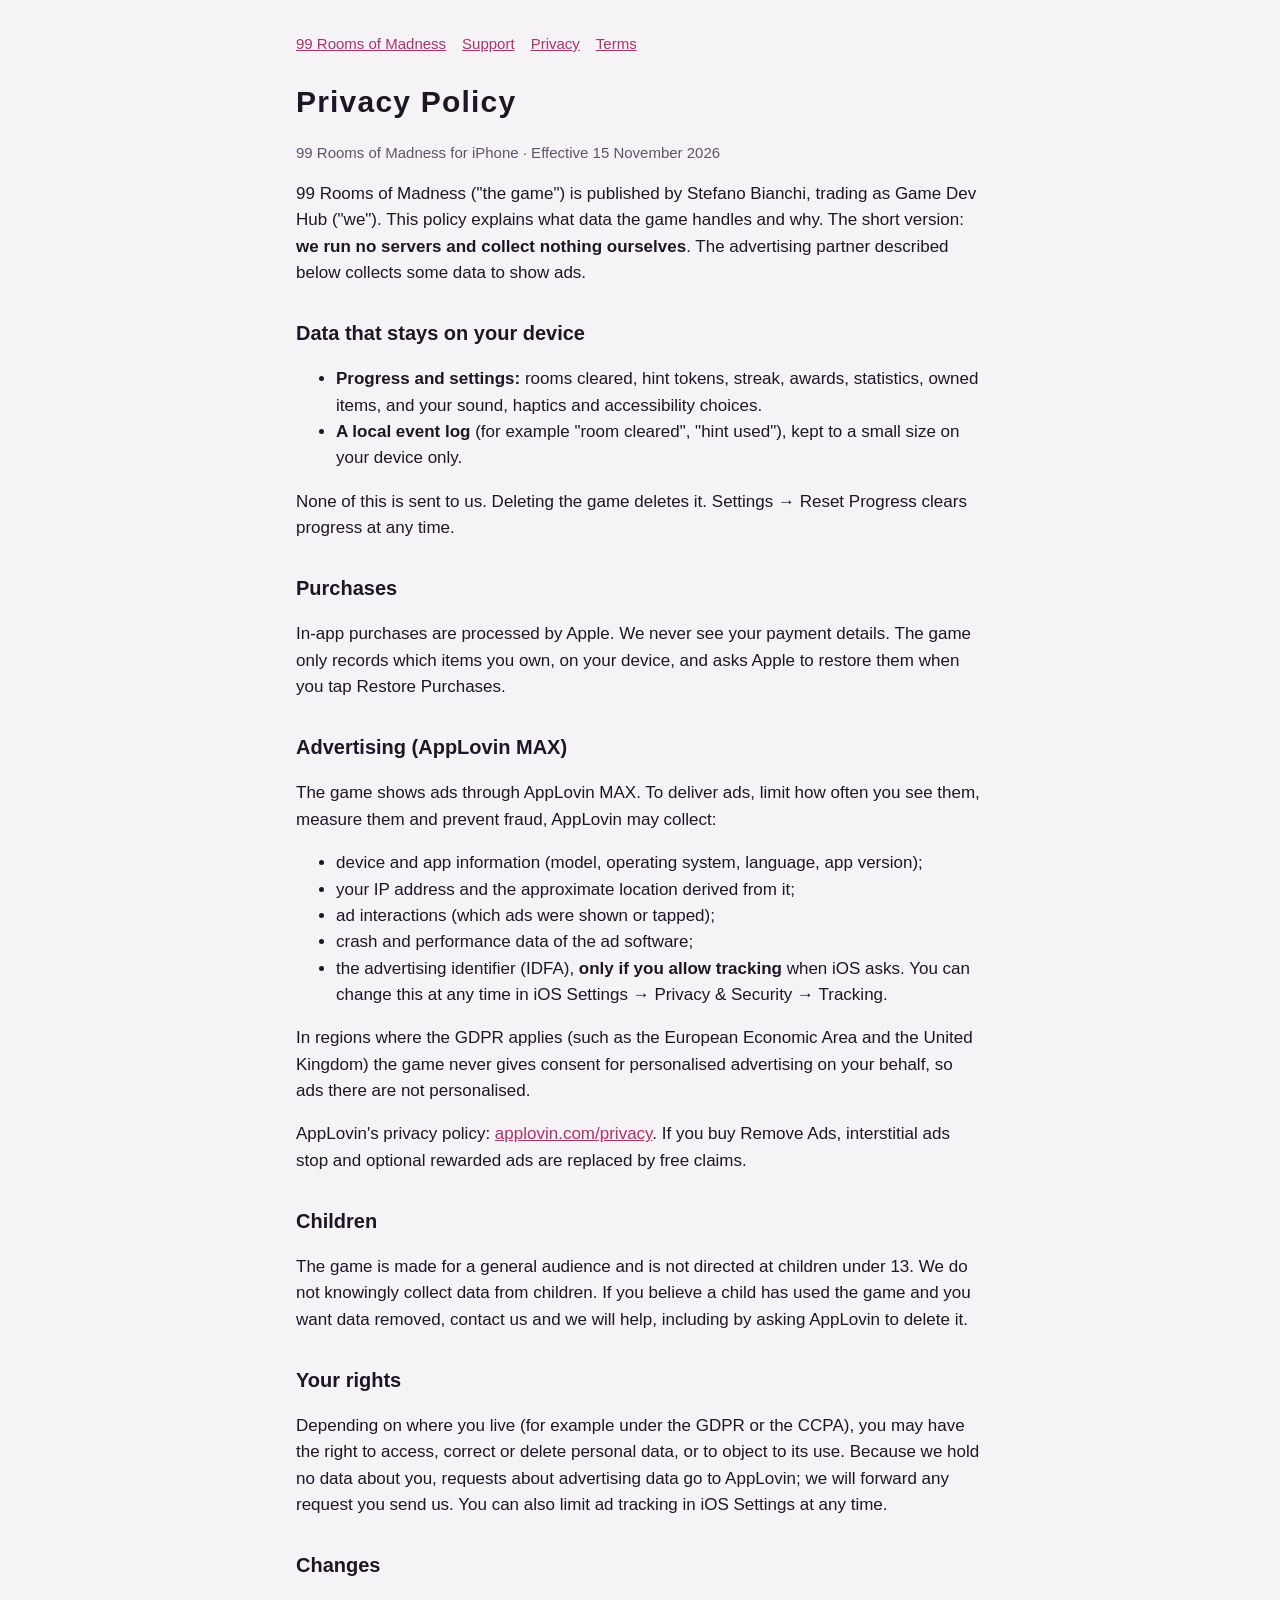
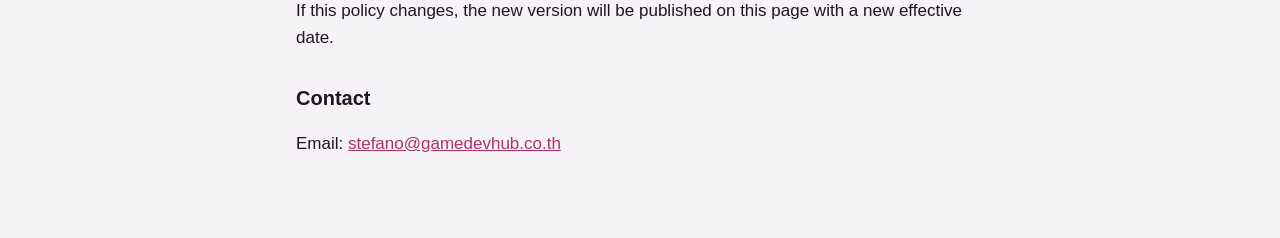
==== 99-rooms/privacy.html @ 8ba3416c "Add 99 Rooms of Madness privacy, support and terms pages" ====
<!doctype html>
<html lang="en"><head><meta charset="utf-8"><meta name="viewport" content="width=device-width, initial-scale=1">
<title>Privacy Policy · 99 Rooms of Madness</title><link rel="stylesheet" href="style.css"></head>
<body><main>
<nav><a href="index.html">99 Rooms of Madness</a><a href="support.html">Support</a><a href="privacy.html">Privacy</a><a href="terms.html">Terms</a></nav>
<h1>Privacy Policy</h1>
<p class="dim">99 Rooms of Madness for iPhone · Effective 15 November 2026</p>

<p>99 Rooms of Madness ("the game") is published by Stefano Bianchi, trading as Game Dev Hub ("we"). This policy explains what data the game handles and why. The short version: <strong>we run no servers and collect nothing ourselves</strong>. The advertising partner described below collects some data to show ads.</p>

<h2>Data that stays on your device</h2>
<ul>
<li><strong>Progress and settings:</strong> rooms cleared, hint tokens, streak, awards, statistics, owned items, and your sound, haptics and accessibility choices.</li>
<li><strong>A local event log</strong> (for example "room cleared", "hint used"), kept to a small size on your device only.</li>
</ul>
<p>None of this is sent to us. Deleting the game deletes it. Settings → Reset Progress clears progress at any time.</p>

<h2>Purchases</h2>
<p>In-app purchases are processed by Apple. We never see your payment details. The game only records which items you own, on your device, and asks Apple to restore them when you tap Restore Purchases.</p>

<h2>Advertising (AppLovin MAX)</h2>
<p>The game shows ads through AppLovin MAX. To deliver ads, limit how often you see them, measure them and prevent fraud, AppLovin may collect:</p>
<ul>
<li>device and app information (model, operating system, language, app version);</li>
<li>your IP address and the approximate location derived from it;</li>
<li>ad interactions (which ads were shown or tapped);</li>
<li>crash and performance data of the ad software;</li>
<li>the advertising identifier (IDFA), <strong>only if you allow tracking</strong> when iOS asks. You can change this at any time in iOS Settings → Privacy &amp; Security → Tracking.</li>
</ul>
<p>In regions where the GDPR applies (such as the European Economic Area and the United Kingdom) the game never gives consent for personalised advertising on your behalf, so ads there are not personalised.</p>
<p>AppLovin's privacy policy: <a href="https://www.applovin.com/privacy/">applovin.com/privacy</a>. If you buy Remove Ads, interstitial ads stop and optional rewarded ads are replaced by free claims.</p>

<h2>Children</h2>
<p>The game is made for a general audience and is not directed at children under 13. We do not knowingly collect data from children. If you believe a child has used the game and you want data removed, contact us and we will help, including by asking AppLovin to delete it.</p>

<h2>Your rights</h2>
<p>Depending on where you live (for example under the GDPR or the CCPA), you may have the right to access, correct or delete personal data, or to object to its use. Because we hold no data about you, requests about advertising data go to AppLovin; we will forward any request you send us. You can also limit ad tracking in iOS Settings at any time.</p>

<h2>Changes</h2>
<p>If this policy changes, the new version will be published on this page with a new effective date.</p>

<h2>Contact</h2>
<p>Email: <a href="mailto:stefano@gamedevhub.co.th">stefano@gamedevhub.co.th</a></p>
</main></body></html>
---- 99-rooms/style.css ----
:root { --bg: #f6f3f7; --fg: #1d1625; --dim: #5d5468; --accent: #b0306a; --panel: #ffffff; }
@media (prefers-color-scheme: dark) { :root { --bg: #140f1b; --fg: #f1ebf5; --dim: #b4a9be; --accent: #ff6aa8; --panel: #1f1829; } }
* { box-sizing: border-box; }
body { margin: 0; background: var(--bg); color: var(--fg); font: 17px/1.55 -apple-system, BlinkMacSystemFont, "Segoe UI", Roboto, sans-serif; }
main { max-width: 720px; margin: 0 auto; padding: 32px 16px 64px; }
h1 { font-size: 30px; letter-spacing: 0.04em; margin: 0 0 4px; }
h2 { font-size: 20px; margin: 32px 0 8px; }
p, li { color: var(--fg); }
.dim { color: var(--dim); font-size: 15px; }
a { color: var(--accent); }
nav { display: flex; gap: 16px; flex-wrap: wrap; margin-bottom: 24px; font-size: 15px; }
.card { background: var(--panel); border-radius: 14px; padding: 16px 20px; margin: 16px 0; }
table { border-collapse: collapse; width: 100%; font-size: 15px; }
td, th { text-align: left; padding: 6px 8px; border-bottom: 1px solid color-mix(in srgb, var(--dim) 30%, transparent); vertical-align: top; }
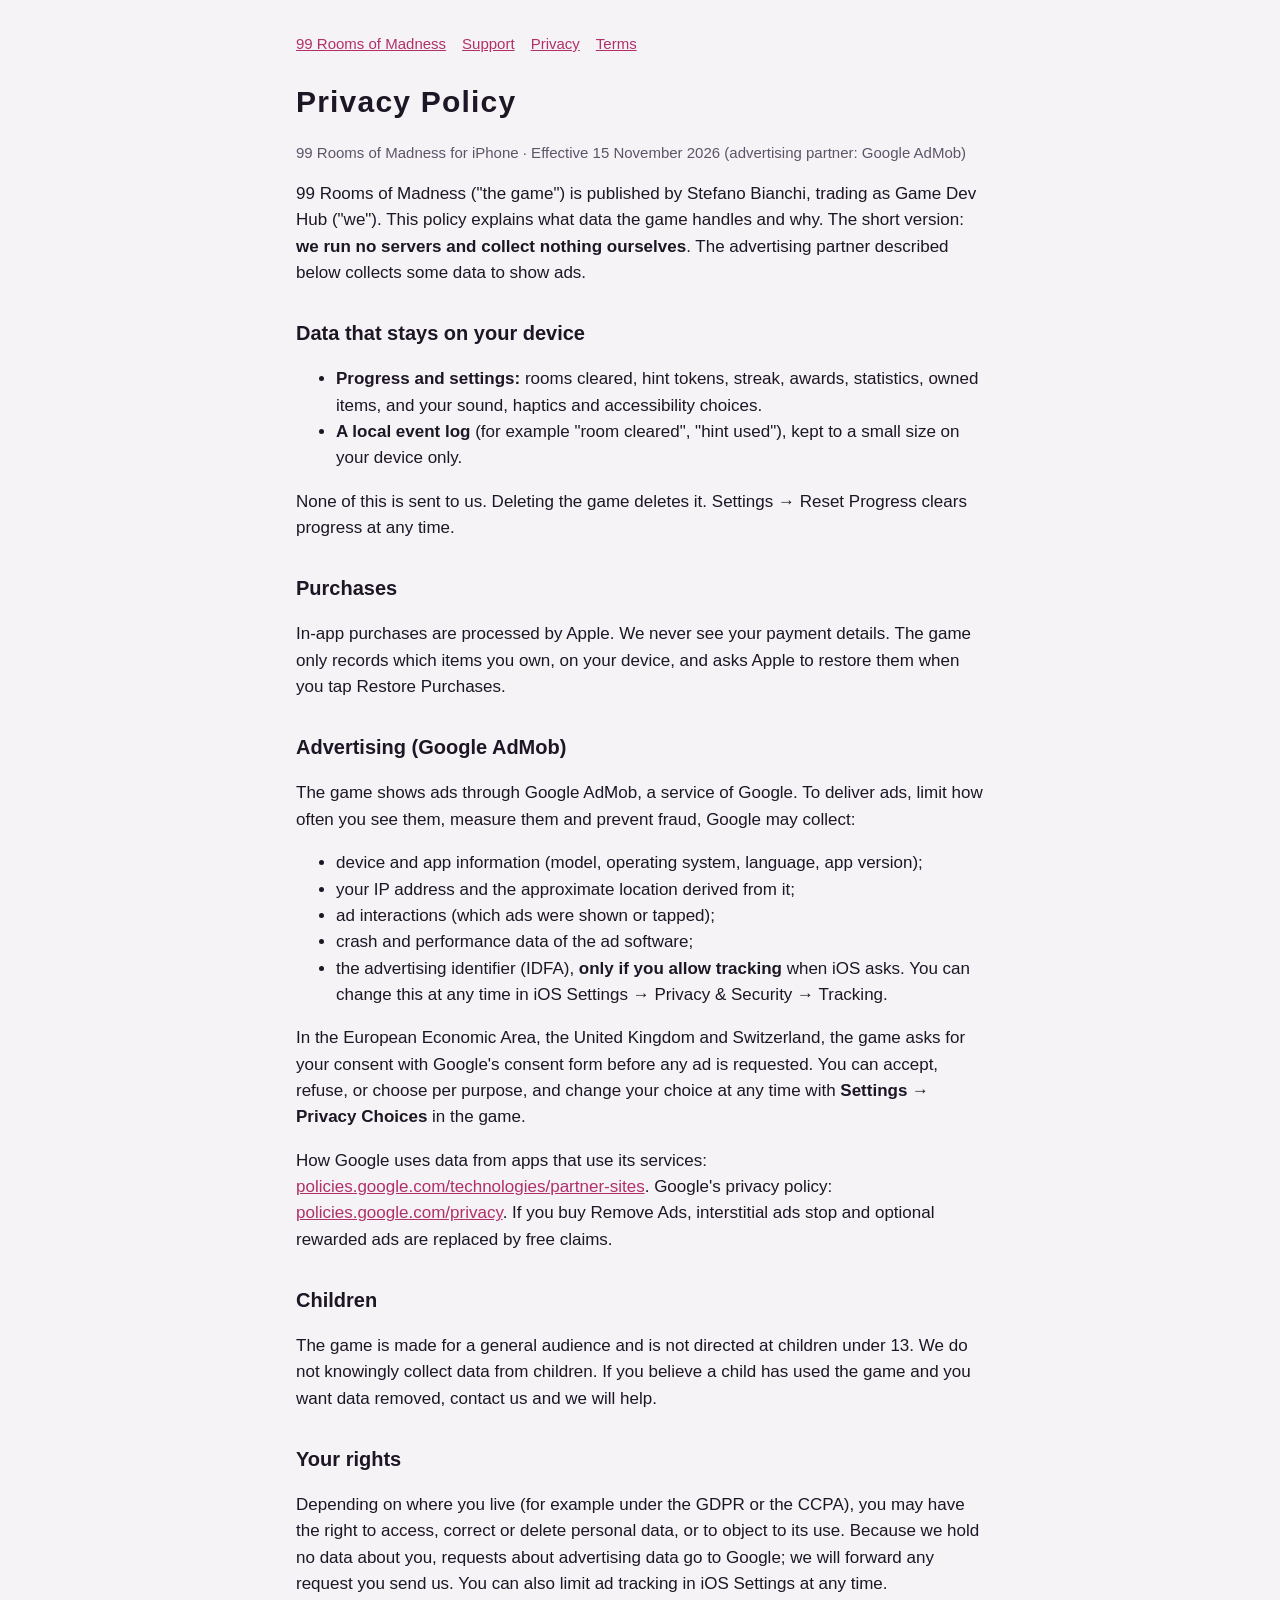
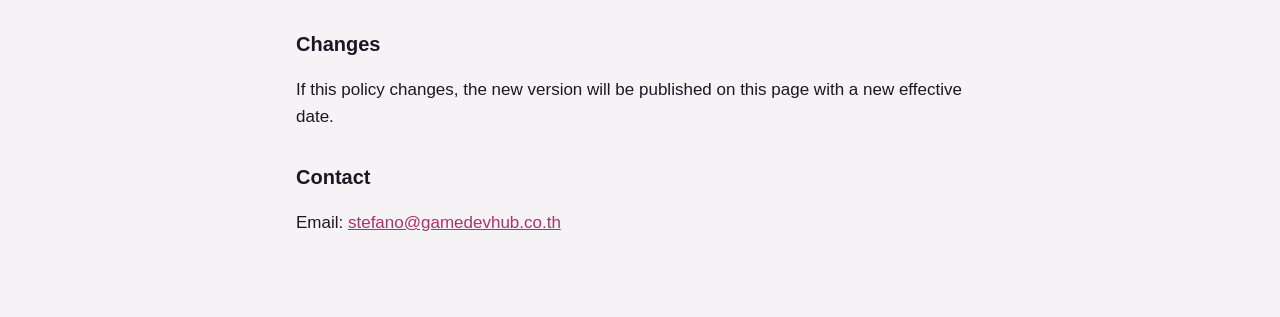
==== commit ee8caf55: "99 Rooms privacy policy: advertising partner is Google AdMob" ====
--- a/99-rooms/privacy.html
+++ b/99-rooms/privacy.html
@@ -4,7 +4,7 @@
 <body><main>
 <nav><a href="index.html">99 Rooms of Madness</a><a href="support.html">Support</a><a href="privacy.html">Privacy</a><a href="terms.html">Terms</a></nav>
 <h1>Privacy Policy</h1>
-<p class="dim">99 Rooms of Madness for iPhone · Effective 15 November 2026</p>
+<p class="dim">99 Rooms of Madness for iPhone · Effective 15 November 2026 (advertising partner: Google AdMob)</p>
 
 <p>99 Rooms of Madness ("the game") is published by Stefano Bianchi, trading as Game Dev Hub ("we"). This policy explains what data the game handles and why. The short version: <strong>we run no servers and collect nothing ourselves</strong>. The advertising partner described below collects some data to show ads.</p>
 
@@ -18,8 +18,8 @@
 <h2>Purchases</h2>
 <p>In-app purchases are processed by Apple. We never see your payment details. The game only records which items you own, on your device, and asks Apple to restore them when you tap Restore Purchases.</p>
 
-<h2>Advertising (AppLovin MAX)</h2>
-<p>The game shows ads through AppLovin MAX. To deliver ads, limit how often you see them, measure them and prevent fraud, AppLovin may collect:</p>
+<h2>Advertising (Google AdMob)</h2>
+<p>The game shows ads through Google AdMob, a service of Google. To deliver ads, limit how often you see them, measure them and prevent fraud, Google may collect:</p>
 <ul>
 <li>device and app information (model, operating system, language, app version);</li>
 <li>your IP address and the approximate location derived from it;</li>
@@ -27,14 +27,14 @@
 <li>crash and performance data of the ad software;</li>
 <li>the advertising identifier (IDFA), <strong>only if you allow tracking</strong> when iOS asks. You can change this at any time in iOS Settings → Privacy &amp; Security → Tracking.</li>
 </ul>
-<p>In regions where the GDPR applies (such as the European Economic Area and the United Kingdom) the game never gives consent for personalised advertising on your behalf, so ads there are not personalised.</p>
-<p>AppLovin's privacy policy: <a href="https://www.applovin.com/privacy/">applovin.com/privacy</a>. If you buy Remove Ads, interstitial ads stop and optional rewarded ads are replaced by free claims.</p>
+<p>In the European Economic Area, the United Kingdom and Switzerland, the game asks for your consent with Google's consent form before any ad is requested. You can accept, refuse, or choose per purpose, and change your choice at any time with <strong>Settings → Privacy Choices</strong> in the game.</p>
+<p>How Google uses data from apps that use its services: <a href="https://policies.google.com/technologies/partner-sites">policies.google.com/technologies/partner-sites</a>. Google's privacy policy: <a href="https://policies.google.com/privacy">policies.google.com/privacy</a>. If you buy Remove Ads, interstitial ads stop and optional rewarded ads are replaced by free claims.</p>
 
 <h2>Children</h2>
-<p>The game is made for a general audience and is not directed at children under 13. We do not knowingly collect data from children. If you believe a child has used the game and you want data removed, contact us and we will help, including by asking AppLovin to delete it.</p>
+<p>The game is made for a general audience and is not directed at children under 13. We do not knowingly collect data from children. If you believe a child has used the game and you want data removed, contact us and we will help.</p>
 
 <h2>Your rights</h2>
-<p>Depending on where you live (for example under the GDPR or the CCPA), you may have the right to access, correct or delete personal data, or to object to its use. Because we hold no data about you, requests about advertising data go to AppLovin; we will forward any request you send us. You can also limit ad tracking in iOS Settings at any time.</p>
+<p>Depending on where you live (for example under the GDPR or the CCPA), you may have the right to access, correct or delete personal data, or to object to its use. Because we hold no data about you, requests about advertising data go to Google; we will forward any request you send us. You can also limit ad tracking in iOS Settings at any time.</p>
 
 <h2>Changes</h2>
 <p>If this policy changes, the new version will be published on this page with a new effective date.</p>
